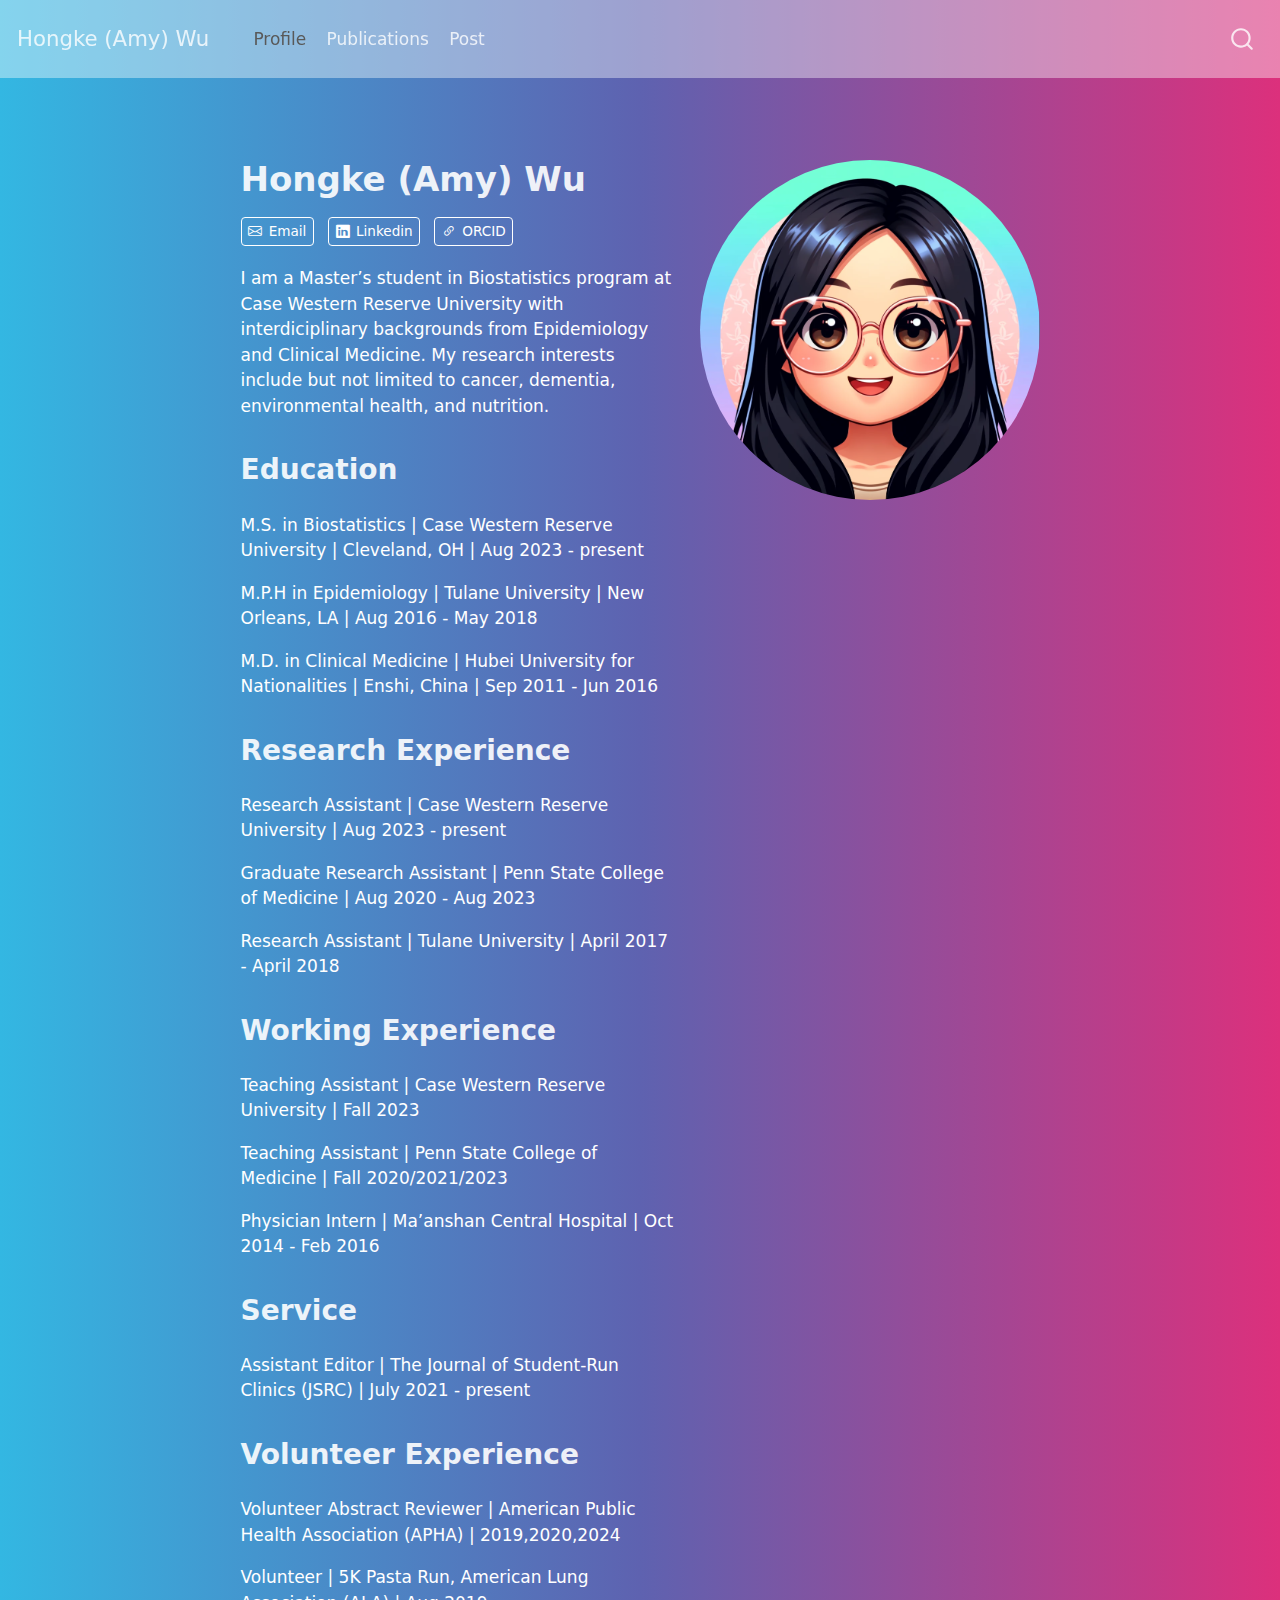
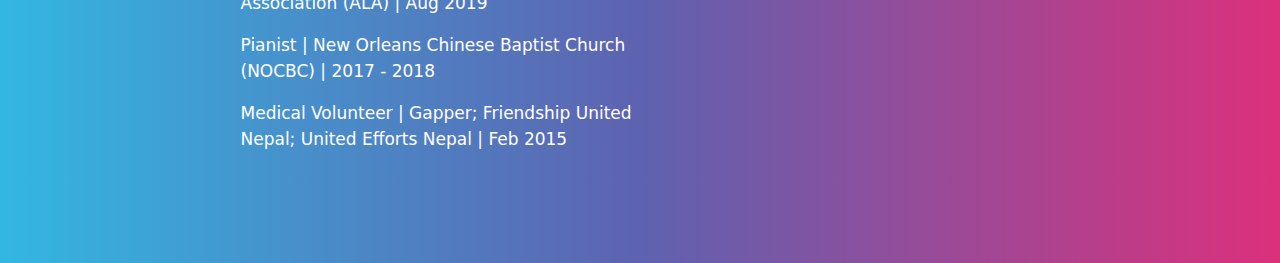
==== docs/index.html @ 31b88b2f "Add files via upload" ====
<!DOCTYPE html>
<html xmlns="http://www.w3.org/1999/xhtml" lang="en" xml:lang="en"><head>

<meta charset="utf-8">
<meta name="generator" content="quarto-1.3.450">

<meta name="viewport" content="width=device-width, initial-scale=1.0, user-scalable=yes">


<title>Hongke (Amy) Wu</title>
<style>
code{white-space: pre-wrap;}
span.smallcaps{font-variant: small-caps;}
div.columns{display: flex; gap: min(4vw, 1.5em);}
div.column{flex: auto; overflow-x: auto;}
div.hanging-indent{margin-left: 1.5em; text-indent: -1.5em;}
ul.task-list{list-style: none;}
ul.task-list li input[type="checkbox"] {
  width: 0.8em;
  margin: 0 0.8em 0.2em -1em; /* quarto-specific, see https://github.com/quarto-dev/quarto-cli/issues/4556 */ 
  vertical-align: middle;
}
</style>


<script src="site_libs/quarto-nav/quarto-nav.js"></script>
<script src="site_libs/quarto-nav/headroom.min.js"></script>
<script src="site_libs/clipboard/clipboard.min.js"></script>
<script src="site_libs/quarto-search/autocomplete.umd.js"></script>
<script src="site_libs/quarto-search/fuse.min.js"></script>
<script src="site_libs/quarto-search/quarto-search.js"></script>
<meta name="quarto:offset" content="./">
<script src="site_libs/quarto-html/quarto.js"></script>
<script src="site_libs/quarto-html/popper.min.js"></script>
<script src="site_libs/quarto-html/tippy.umd.min.js"></script>
<link href="site_libs/quarto-html/tippy.css" rel="stylesheet">
<link href="site_libs/quarto-html/quarto-syntax-highlighting.css" rel="stylesheet" id="quarto-text-highlighting-styles">
<script src="site_libs/bootstrap/bootstrap.min.js"></script>
<link href="site_libs/bootstrap/bootstrap-icons.css" rel="stylesheet">
<link href="site_libs/bootstrap/bootstrap.min.css" rel="stylesheet" id="quarto-bootstrap" data-mode="light">
<script id="quarto-search-options" type="application/json">{
  "location": "navbar",
  "copy-button": false,
  "collapse-after": 3,
  "panel-placement": "end",
  "type": "overlay",
  "limit": 20,
  "language": {
    "search-no-results-text": "No results",
    "search-matching-documents-text": "matching documents",
    "search-copy-link-title": "Copy link to search",
    "search-hide-matches-text": "Hide additional matches",
    "search-more-match-text": "more match in this document",
    "search-more-matches-text": "more matches in this document",
    "search-clear-button-title": "Clear",
    "search-detached-cancel-button-title": "Cancel",
    "search-submit-button-title": "Submit",
    "search-label": "Search"
  }
}</script>


<link rel="stylesheet" href="styles.css">
</head>

<body class="nav-fixed fullcontent">

<div id="quarto-search-results"></div>
  <header id="quarto-header" class="headroom fixed-top">
    <nav class="navbar navbar-expand-lg navbar-dark ">
      <div class="navbar-container container-fluid">
      <div class="navbar-brand-container">
    <a class="navbar-brand" href="./index.html">
    <span class="navbar-title">Hongke (Amy) Wu</span>
    </a>
  </div>
            <div id="quarto-search" class="" title="Search"></div>
          <button class="navbar-toggler" type="button" data-bs-toggle="collapse" data-bs-target="#navbarCollapse" aria-controls="navbarCollapse" aria-expanded="false" aria-label="Toggle navigation" onclick="if (window.quartoToggleHeadroom) { window.quartoToggleHeadroom(); }">
  <span class="navbar-toggler-icon"></span>
</button>
          <div class="collapse navbar-collapse" id="navbarCollapse">
            <ul class="navbar-nav navbar-nav-scroll me-auto">
  <li class="nav-item">
    <a class="nav-link active" href="./index.html" rel="" target="" aria-current="page">
 <span class="menu-text">Profile</span></a>
  </li>  
  <li class="nav-item">
    <a class="nav-link" href="./Publications.html" rel="" target="">
 <span class="menu-text">Publications</span></a>
  </li>  
  <li class="nav-item">
    <a class="nav-link" href="./Post.html" rel="" target="">
 <span class="menu-text">Post</span></a>
  </li>  
</ul>
            <div class="quarto-navbar-tools ms-auto">
</div>
          </div> <!-- /navcollapse -->
      </div> <!-- /container-fluid -->
    </nav>
</header>
<!-- content -->
<div id="quarto-content" class="quarto-container page-columns page-rows-contents page-layout-article page-navbar">
<!-- sidebar -->
<!-- margin-sidebar -->
    
<!-- main -->
<main class="content page-columns page-full" id="quarto-document-content">



<div class="quarto-about-solana column-body">
  <div class="about-entity">
    <div class="entity-contents">
      <header id="title-block-header" class="quarto-title-block default">
<div class="quarto-title">
<h1 class="title">Hongke (Amy) Wu</h1>
</div>
<div class="quarto-title-meta">
  </div>
</header> <div class="about-links">
  <a href="mailto:amywu016@gmail.com" class="about-link" rel="" target="">
    <i class="bi bi-envelope"></i>
     <span class="about-link-text">Email</span>
  </a>
  <a href="https://www.linkedin.com/in/hongke-wu/" class="about-link" rel="" target="">
    <i class="bi bi-linkedin"></i>
     <span class="about-link-text">Linkedin</span>
  </a>
  <a href="https://orcid.org/0000-0003-1835-4600" class="about-link" rel="" target="">
    <i class="bi bi-link-45deg"></i>
     <span class="about-link-text">ORCID</span>
  </a>
</div>
      <div class="about-contents"><div id="ppc">
<p>I am a Master’s student in Biostatistics program at Case Western Reserve University with interdiciplinary backgrounds from Epidemiology and Clinical Medicine. My research interests include but not limited to cancer, dementia, environmental health, and nutrition.</p>
<section id="education" class="level2">
<h2 data-anchor-id="education">Education</h2>
<p>M.S. in Biostatistics | Case Western Reserve University | Cleveland, OH | Aug 2023 - present</p>
<p>M.P.H in Epidemiology | Tulane University | New Orleans, LA | Aug 2016 - May 2018</p>
<p>M.D.&nbsp;in Clinical Medicine | Hubei University for Nationalities | Enshi, China | Sep 2011 - Jun 2016</p>
</section>
<section id="research-experience" class="level2">
<h2 data-anchor-id="research-experience">Research Experience</h2>
<p>Research Assistant | Case Western Reserve University | Aug 2023 - present</p>
<p>Graduate Research Assistant | Penn State College of Medicine | Aug 2020 - Aug 2023</p>
<p>Research Assistant | Tulane University | April 2017 - April 2018</p>
</section>
<section id="working-experience" class="level2">
<h2 data-anchor-id="working-experience">Working Experience</h2>
<p>Teaching Assistant | Case Western Reserve University | Fall 2023</p>
<p>Teaching Assistant | Penn State College of Medicine | Fall 2020/2021/2023</p>
<p>Physician Intern | Ma’anshan Central Hospital | Oct 2014 - Feb 2016</p>
</section>
<section id="service" class="level2">
<h2 data-anchor-id="service">Service</h2>
<p>Assistant Editor | The Journal of Student-Run Clinics (JSRC) | July 2021 - present</p>
</section>
<section id="volunteer-experience" class="level2">
<h2 data-anchor-id="volunteer-experience">Volunteer Experience</h2>
<p>Volunteer Abstract Reviewer | American Public Health Association (APHA) | 2019,2020,2024</p>
<p>Volunteer | 5K Pasta Run, American Lung Association (ALA) | Aug 2019</p>
<p>Pianist | New Orleans Chinese Baptist Church (NOCBC) | 2017 - 2018</p>
<p>Medical Volunteer | Gapper; Friendship United Nepal; United Efforts Nepal | Feb 2015</p>
</section>
</div></div>
    </div>
    <img src="cartoon.png" class="about-image
  round " style="height: 20em; width: 20em;">
  </div>
</div>





</main> <!-- /main -->
<script id="quarto-html-after-body" type="application/javascript">
window.document.addEventListener("DOMContentLoaded", function (event) {
  const toggleBodyColorMode = (bsSheetEl) => {
    const mode = bsSheetEl.getAttribute("data-mode");
    const bodyEl = window.document.querySelector("body");
    if (mode === "dark") {
      bodyEl.classList.add("quarto-dark");
      bodyEl.classList.remove("quarto-light");
    } else {
      bodyEl.classList.add("quarto-light");
      bodyEl.classList.remove("quarto-dark");
    }
  }
  const toggleBodyColorPrimary = () => {
    const bsSheetEl = window.document.querySelector("link#quarto-bootstrap");
    if (bsSheetEl) {
      toggleBodyColorMode(bsSheetEl);
    }
  }
  toggleBodyColorPrimary();  
  const isCodeAnnotation = (el) => {
    for (const clz of el.classList) {
      if (clz.startsWith('code-annotation-')) {                     
        return true;
      }
    }
    return false;
  }
  const clipboard = new window.ClipboardJS('.code-copy-button', {
    text: function(trigger) {
      const codeEl = trigger.previousElementSibling.cloneNode(true);
      for (const childEl of codeEl.children) {
        if (isCodeAnnotation(childEl)) {
          childEl.remove();
        }
      }
      return codeEl.innerText;
    }
  });
  clipboard.on('success', function(e) {
    // button target
    const button = e.trigger;
    // don't keep focus
    button.blur();
    // flash "checked"
    button.classList.add('code-copy-button-checked');
    var currentTitle = button.getAttribute("title");
    button.setAttribute("title", "Copied!");
    let tooltip;
    if (window.bootstrap) {
      button.setAttribute("data-bs-toggle", "tooltip");
      button.setAttribute("data-bs-placement", "left");
      button.setAttribute("data-bs-title", "Copied!");
      tooltip = new bootstrap.Tooltip(button, 
        { trigger: "manual", 
          customClass: "code-copy-button-tooltip",
          offset: [0, -8]});
      tooltip.show();    
    }
    setTimeout(function() {
      if (tooltip) {
        tooltip.hide();
        button.removeAttribute("data-bs-title");
        button.removeAttribute("data-bs-toggle");
        button.removeAttribute("data-bs-placement");
      }
      button.setAttribute("title", currentTitle);
      button.classList.remove('code-copy-button-checked');
    }, 1000);
    // clear code selection
    e.clearSelection();
  });
  function tippyHover(el, contentFn) {
    const config = {
      allowHTML: true,
      content: contentFn,
      maxWidth: 500,
      delay: 100,
      arrow: false,
      appendTo: function(el) {
          return el.parentElement;
      },
      interactive: true,
      interactiveBorder: 10,
      theme: 'quarto',
      placement: 'bottom-start'
    };
    window.tippy(el, config); 
  }
  const noterefs = window.document.querySelectorAll('a[role="doc-noteref"]');
  for (var i=0; i<noterefs.length; i++) {
    const ref = noterefs[i];
    tippyHover(ref, function() {
      // use id or data attribute instead here
      let href = ref.getAttribute('data-footnote-href') || ref.getAttribute('href');
      try { href = new URL(href).hash; } catch {}
      const id = href.replace(/^#\/?/, "");
      const note = window.document.getElementById(id);
      return note.innerHTML;
    });
  }
      let selectedAnnoteEl;
      const selectorForAnnotation = ( cell, annotation) => {
        let cellAttr = 'data-code-cell="' + cell + '"';
        let lineAttr = 'data-code-annotation="' +  annotation + '"';
        const selector = 'span[' + cellAttr + '][' + lineAttr + ']';
        return selector;
      }
      const selectCodeLines = (annoteEl) => {
        const doc = window.document;
        const targetCell = annoteEl.getAttribute("data-target-cell");
        const targetAnnotation = annoteEl.getAttribute("data-target-annotation");
        const annoteSpan = window.document.querySelector(selectorForAnnotation(targetCell, targetAnnotation));
        const lines = annoteSpan.getAttribute("data-code-lines").split(",");
        const lineIds = lines.map((line) => {
          return targetCell + "-" + line;
        })
        let top = null;
        let height = null;
        let parent = null;
        if (lineIds.length > 0) {
            //compute the position of the single el (top and bottom and make a div)
            const el = window.document.getElementById(lineIds[0]);
            top = el.offsetTop;
            height = el.offsetHeight;
            parent = el.parentElement.parentElement;
          if (lineIds.length > 1) {
            const lastEl = window.document.getElementById(lineIds[lineIds.length - 1]);
            const bottom = lastEl.offsetTop + lastEl.offsetHeight;
            height = bottom - top;
          }
          if (top !== null && height !== null && parent !== null) {
            // cook up a div (if necessary) and position it 
            let div = window.document.getElementById("code-annotation-line-highlight");
            if (div === null) {
              div = window.document.createElement("div");
              div.setAttribute("id", "code-annotation-line-highlight");
              div.style.position = 'absolute';
              parent.appendChild(div);
            }
            div.style.top = top - 2 + "px";
            div.style.height = height + 4 + "px";
            let gutterDiv = window.document.getElementById("code-annotation-line-highlight-gutter");
            if (gutterDiv === null) {
              gutterDiv = window.document.createElement("div");
              gutterDiv.setAttribute("id", "code-annotation-line-highlight-gutter");
              gutterDiv.style.position = 'absolute';
              const codeCell = window.document.getElementById(targetCell);
              const gutter = codeCell.querySelector('.code-annotation-gutter');
              gutter.appendChild(gutterDiv);
            }
            gutterDiv.style.top = top - 2 + "px";
            gutterDiv.style.height = height + 4 + "px";
          }
          selectedAnnoteEl = annoteEl;
        }
      };
      const unselectCodeLines = () => {
        const elementsIds = ["code-annotation-line-highlight", "code-annotation-line-highlight-gutter"];
        elementsIds.forEach((elId) => {
          const div = window.document.getElementById(elId);
          if (div) {
            div.remove();
          }
        });
        selectedAnnoteEl = undefined;
      };
      // Attach click handler to the DT
      const annoteDls = window.document.querySelectorAll('dt[data-target-cell]');
      for (const annoteDlNode of annoteDls) {
        annoteDlNode.addEventListener('click', (event) => {
          const clickedEl = event.target;
          if (clickedEl !== selectedAnnoteEl) {
            unselectCodeLines();
            const activeEl = window.document.querySelector('dt[data-target-cell].code-annotation-active');
            if (activeEl) {
              activeEl.classList.remove('code-annotation-active');
            }
            selectCodeLines(clickedEl);
            clickedEl.classList.add('code-annotation-active');
          } else {
            // Unselect the line
            unselectCodeLines();
            clickedEl.classList.remove('code-annotation-active');
          }
        });
      }
  const findCites = (el) => {
    const parentEl = el.parentElement;
    if (parentEl) {
      const cites = parentEl.dataset.cites;
      if (cites) {
        return {
          el,
          cites: cites.split(' ')
        };
      } else {
        return findCites(el.parentElement)
      }
    } else {
      return undefined;
    }
  };
  var bibliorefs = window.document.querySelectorAll('a[role="doc-biblioref"]');
  for (var i=0; i<bibliorefs.length; i++) {
    const ref = bibliorefs[i];
    const citeInfo = findCites(ref);
    if (citeInfo) {
      tippyHover(citeInfo.el, function() {
        var popup = window.document.createElement('div');
        citeInfo.cites.forEach(function(cite) {
          var citeDiv = window.document.createElement('div');
          citeDiv.classList.add('hanging-indent');
          citeDiv.classList.add('csl-entry');
          var biblioDiv = window.document.getElementById('ref-' + cite);
          if (biblioDiv) {
            citeDiv.innerHTML = biblioDiv.innerHTML;
          }
          popup.appendChild(citeDiv);
        });
        return popup.innerHTML;
      });
    }
  }
});
</script>
</div> <!-- /content -->



</body></html>
---- docs/site_libs/quarto-html/tippy.css ----
.tippy-box[data-animation=fade][data-state=hidden]{opacity:0}[data-tippy-root]{max-width:calc(100vw - 10px)}.tippy-box{position:relative;background-color:#333;color:#fff;border-radius:4px;font-size:14px;line-height:1.4;white-space:normal;outline:0;transition-property:transform,visibility,opacity}.tippy-box[data-placement^=top]>.tippy-arrow{bottom:0}.tippy-box[data-placement^=top]>.tippy-arrow:before{bottom:-7px;left:0;border-width:8px 8px 0;border-top-color:initial;transform-origin:center top}.tippy-box[data-placement^=bottom]>.tippy-arrow{top:0}.tippy-box[data-placement^=bottom]>.tippy-arrow:before{top:-7px;left:0;border-width:0 8px 8px;border-bottom-color:initial;transform-origin:center bottom}.tippy-box[data-placement^=left]>.tippy-arrow{right:0}.tippy-box[data-placement^=left]>.tippy-arrow:before{border-width:8px 0 8px 8px;border-left-color:initial;right:-7px;transform-origin:center left}.tippy-box[data-placement^=right]>.tippy-arrow{left:0}.tippy-box[data-placement^=right]>.tippy-arrow:before{left:-7px;border-width:8px 8px 8px 0;border-right-color:initial;transform-origin:center right}.tippy-box[data-inertia][data-state=visible]{transition-timing-function:cubic-bezier(.54,1.5,.38,1.11)}.tippy-arrow{width:16px;height:16px;color:#333}.tippy-arrow:before{content:"";position:absolute;border-color:transparent;border-style:solid}.tippy-content{position:relative;padding:5px 9px;z-index:1}
---- docs/site_libs/quarto-html/quarto-syntax-highlighting.css ----
/* quarto syntax highlight colors */
:root {
  --quarto-hl-ot-color: #003B4F;
  --quarto-hl-at-color: #657422;
  --quarto-hl-ss-color: #20794D;
  --quarto-hl-an-color: #5E5E5E;
  --quarto-hl-fu-color: #4758AB;
  --quarto-hl-st-color: #20794D;
  --quarto-hl-cf-color: #003B4F;
  --quarto-hl-op-color: #5E5E5E;
  --quarto-hl-er-color: #AD0000;
  --quarto-hl-bn-color: #AD0000;
  --quarto-hl-al-color: #AD0000;
  --quarto-hl-va-color: #111111;
  --quarto-hl-bu-color: inherit;
  --quarto-hl-ex-color: inherit;
  --quarto-hl-pp-color: #AD0000;
  --quarto-hl-in-color: #5E5E5E;
  --quarto-hl-vs-color: #20794D;
  --quarto-hl-wa-color: #5E5E5E;
  --quarto-hl-do-color: #5E5E5E;
  --quarto-hl-im-color: #00769E;
  --quarto-hl-ch-color: #20794D;
  --quarto-hl-dt-color: #AD0000;
  --quarto-hl-fl-color: #AD0000;
  --quarto-hl-co-color: #5E5E5E;
  --quarto-hl-cv-color: #5E5E5E;
  --quarto-hl-cn-color: #8f5902;
  --quarto-hl-sc-color: #5E5E5E;
  --quarto-hl-dv-color: #AD0000;
  --quarto-hl-kw-color: #003B4F;
}

/* other quarto variables */
:root {
  --quarto-font-monospace: SFMono-Regular, Menlo, Monaco, Consolas, "Liberation Mono", "Courier New", monospace;
}

pre > code.sourceCode > span {
  color: #003B4F;
}

code span {
  color: #003B4F;
}

code.sourceCode > span {
  color: #003B4F;
}

div.sourceCode,
div.sourceCode pre.sourceCode {
  color: #003B4F;
}

code span.ot {
  color: #003B4F;
  font-style: inherit;
}

code span.at {
  color: #657422;
  font-style: inherit;
}

code span.ss {
  color: #20794D;
  font-style: inherit;
}

code span.an {
  color: #5E5E5E;
  font-style: inherit;
}

code span.fu {
  color: #4758AB;
  font-style: inherit;
}

code span.st {
  color: #20794D;
  font-style: inherit;
}

code span.cf {
  color: #003B4F;
  font-style: inherit;
}

code span.op {
  color: #5E5E5E;
  font-style: inherit;
}

code span.er {
  color: #AD0000;
  font-style: inherit;
}

code span.bn {
  color: #AD0000;
  font-style: inherit;
}

code span.al {
  color: #AD0000;
  font-style: inherit;
}

code span.va {
  color: #111111;
  font-style: inherit;
}

code span.bu {
  font-style: inherit;
}

code span.ex {
  font-style: inherit;
}

code span.pp {
  color: #AD0000;
  font-style: inherit;
}

code span.in {
  color: #5E5E5E;
  font-style: inherit;
}

code span.vs {
  color: #20794D;
  font-style: inherit;
}

code span.wa {
  color: #5E5E5E;
  font-style: italic;
}

code span.do {
  color: #5E5E5E;
  font-style: italic;
}

code span.im {
  color: #00769E;
  font-style: inherit;
}

code span.ch {
  color: #20794D;
  font-style: inherit;
}

code span.dt {
  color: #AD0000;
  font-style: inherit;
}

code span.fl {
  color: #AD0000;
  font-style: inherit;
}

code span.co {
  color: #5E5E5E;
  font-style: inherit;
}

code span.cv {
  color: #5E5E5E;
  font-style: italic;
}

code span.cn {
  color: #8f5902;
  font-style: inherit;
}

code span.sc {
  color: #5E5E5E;
  font-style: inherit;
}

code span.dv {
  color: #AD0000;
  font-style: inherit;
}

code span.kw {
  color: #003B4F;
  font-style: inherit;
}

.prevent-inlining {
  content: "</";
}

/*# sourceMappingURL=debc5d5d77c3f9108843748ff7464032.css.map */
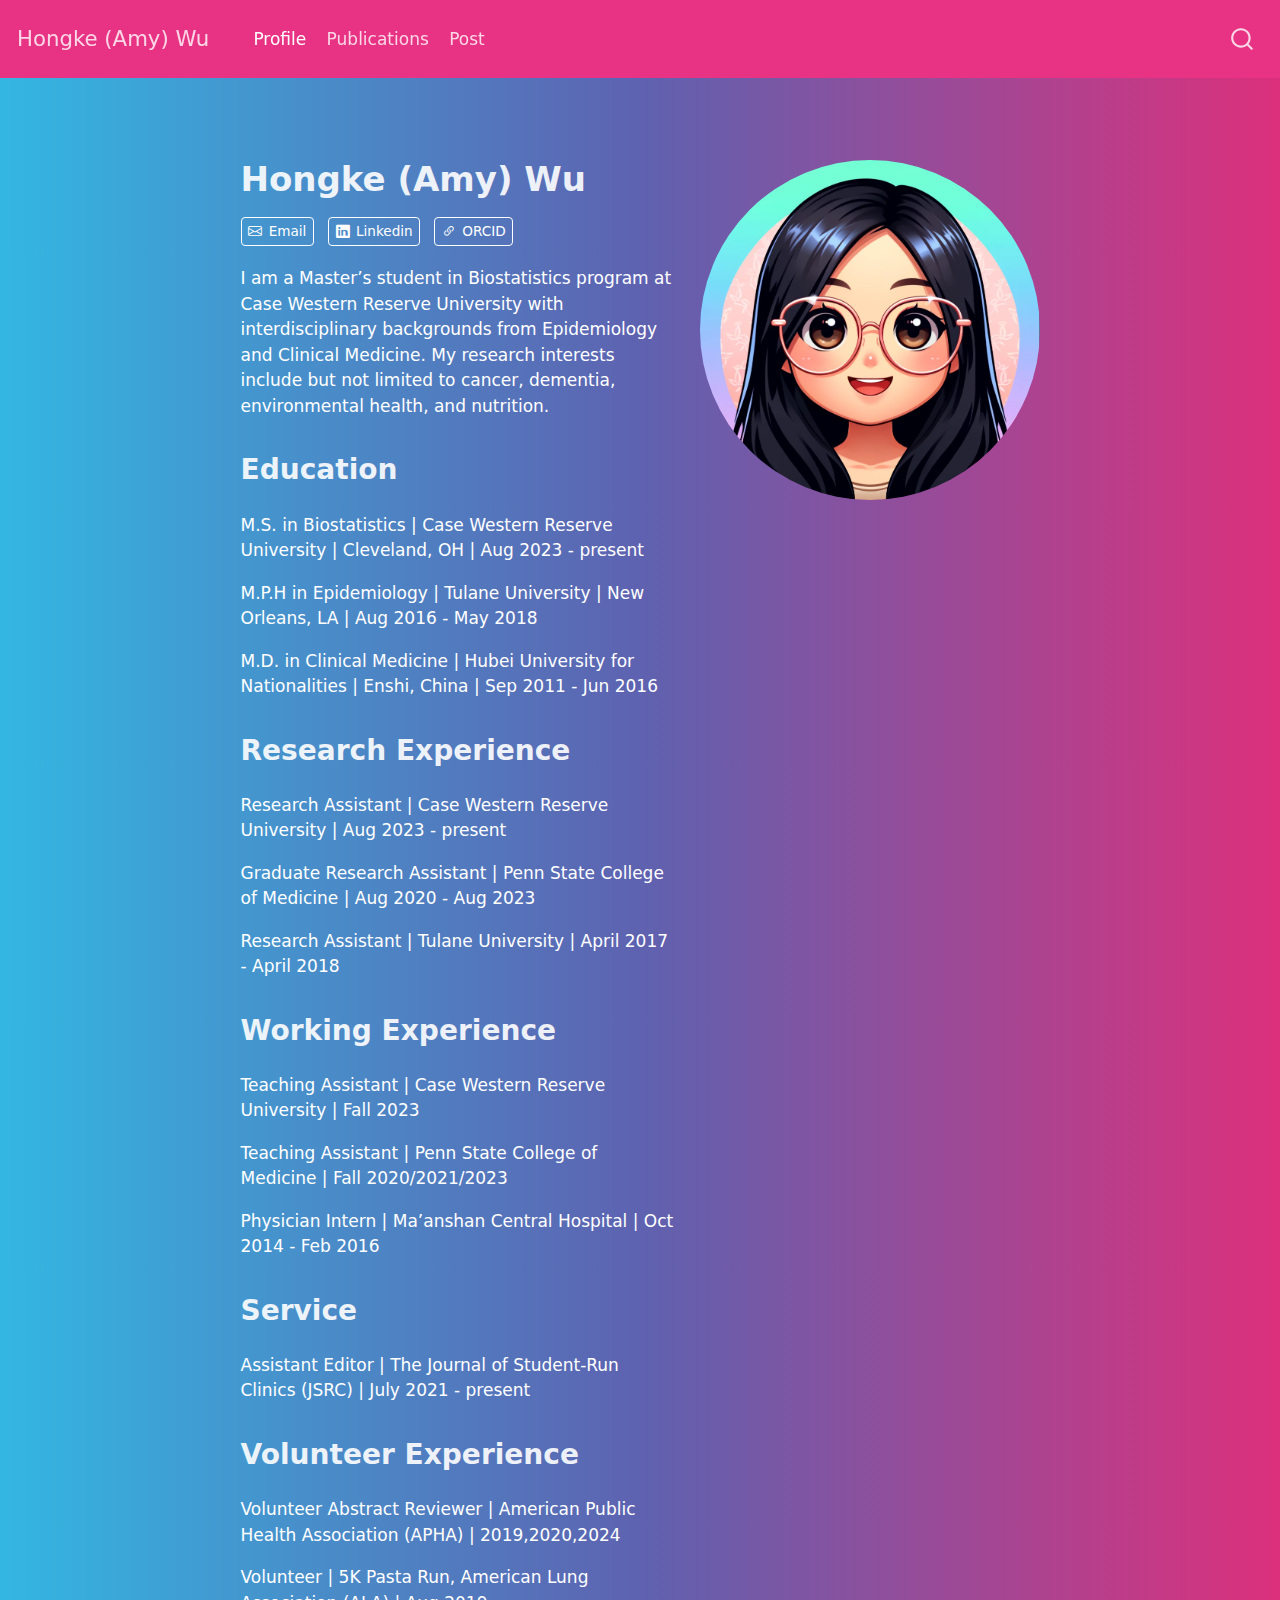
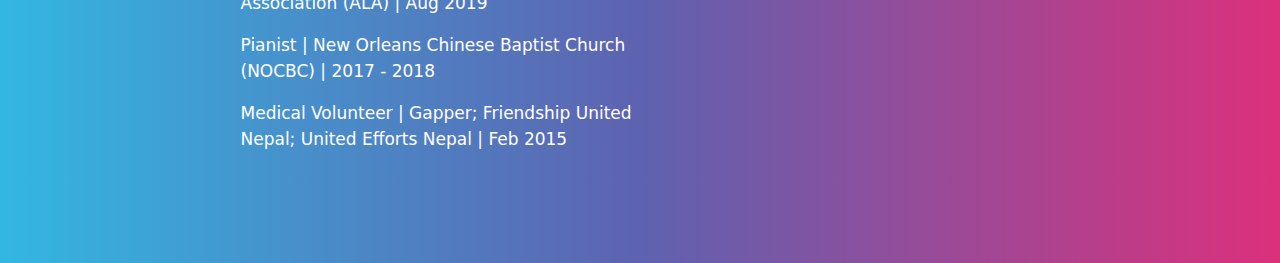
==== commit 4bb06433: "Add files via upload" ====
--- a/docs/index.html
+++ b/docs/index.html
@@ -133,7 +133,7 @@
   </a>
 </div>
       <div class="about-contents"><div id="ppc">
-<p>I am a Master’s student in Biostatistics program at Case Western Reserve University with interdiciplinary backgrounds from Epidemiology and Clinical Medicine. My research interests include but not limited to cancer, dementia, environmental health, and nutrition.</p>
+<p>I am a Master’s student in Biostatistics program at Case Western Reserve University with interdisciplinary backgrounds from Epidemiology and Clinical Medicine. My research interests include but not limited to cancer, dementia, environmental health, and nutrition.</p>
 <section id="education" class="level2">
 <h2 data-anchor-id="education">Education</h2>
 <p>M.S. in Biostatistics | Case Western Reserve University | Cleveland, OH | Aug 2023 - present</p>
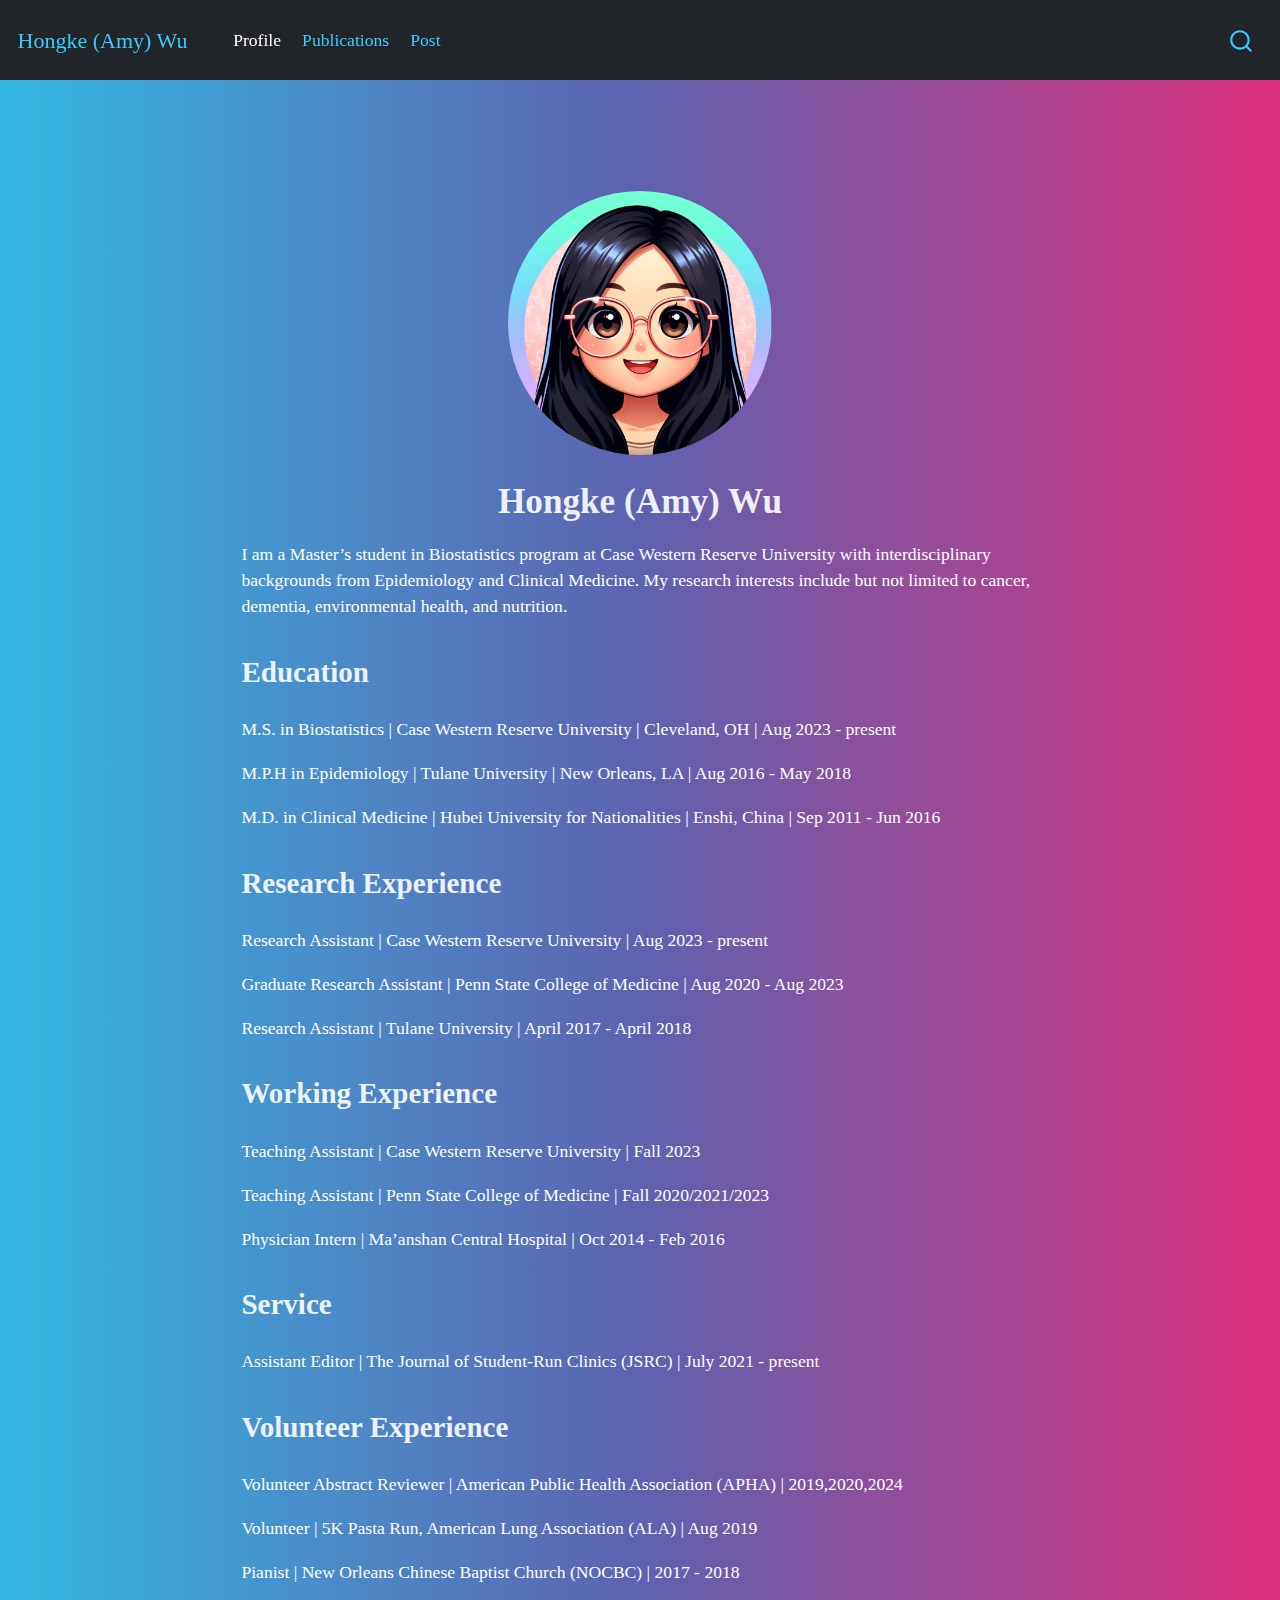
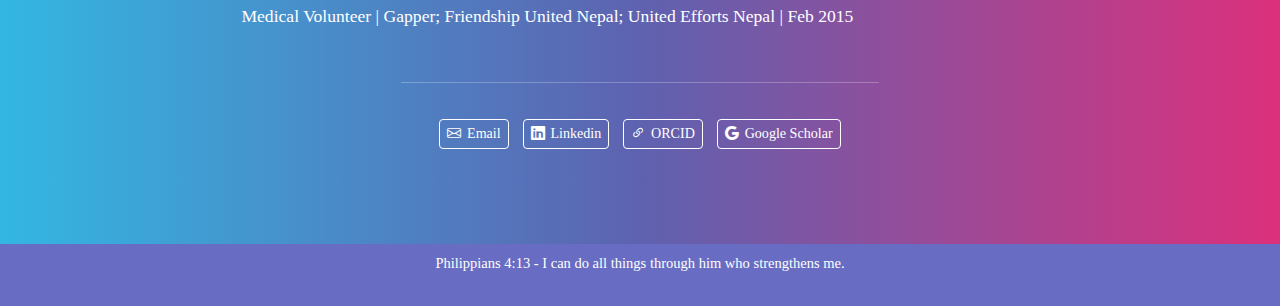
==== commit 08a8e3ea: "Add files via upload" ====
--- a/docs/index.html
+++ b/docs/index.html
@@ -105,34 +105,20 @@
 <!-- margin-sidebar -->
     
 <!-- main -->
-<main class="content page-columns page-full" id="quarto-document-content">
-
-
-
-<div class="quarto-about-solana column-body">
-  <div class="about-entity">
-    <div class="entity-contents">
-      <header id="title-block-header" class="quarto-title-block default">
+<main class="content" id="quarto-document-content">
+
+
+
+<div class="quarto-about-jolla">
+  <img src="cartoon.png" class="about-image
+  round " style="height: 15em; width: 15em;">
+ <header id="title-block-header" class="quarto-title-block default">
 <div class="quarto-title">
 <h1 class="title">Hongke (Amy) Wu</h1>
 </div>
 <div class="quarto-title-meta">
   </div>
-</header> <div class="about-links">
-  <a href="mailto:amywu016@gmail.com" class="about-link" rel="" target="">
-    <i class="bi bi-envelope"></i>
-     <span class="about-link-text">Email</span>
-  </a>
-  <a href="https://www.linkedin.com/in/hongke-wu/" class="about-link" rel="" target="">
-    <i class="bi bi-linkedin"></i>
-     <span class="about-link-text">Linkedin</span>
-  </a>
-  <a href="https://orcid.org/0000-0003-1835-4600" class="about-link" rel="" target="">
-    <i class="bi bi-link-45deg"></i>
-     <span class="about-link-text">ORCID</span>
-  </a>
-</div>
-      <div class="about-contents"><div id="ppc">
+</header><div id="ppc">
 <p>I am a Master’s student in Biostatistics program at Case Western Reserve University with interdisciplinary backgrounds from Epidemiology and Clinical Medicine. My research interests include but not limited to cancer, dementia, environmental health, and nutrition.</p>
 <section id="education" class="level2">
 <h2 data-anchor-id="education">Education</h2>
@@ -163,11 +149,26 @@
 <p>Pianist | New Orleans Chinese Baptist Church (NOCBC) | 2017 - 2018</p>
 <p>Medical Volunteer | Gapper; Friendship United Nepal; United Efforts Nepal | Feb 2015</p>
 </section>
-</div></div>
-    </div>
-    <img src="cartoon.png" class="about-image
-  round " style="height: 20em; width: 20em;">
-  </div>
+</div> 
+  <hr class="about-sep">
+   <div class="about-links">
+  <a href="mailto:amywu016@gmail.com" class="about-link" rel="" target="">
+    <i class="bi bi-envelope"></i>
+     <span class="about-link-text">Email</span>
+  </a>
+  <a href="https://www.linkedin.com/in/hongke-wu/" class="about-link" rel="" target="">
+    <i class="bi bi-linkedin"></i>
+     <span class="about-link-text">Linkedin</span>
+  </a>
+  <a href="https://orcid.org/0000-0003-1835-4600" class="about-link" rel="" target="">
+    <i class="bi bi-link-45deg"></i>
+     <span class="about-link-text">ORCID</span>
+  </a>
+  <a href="https://scholar.google.com/citations?user=TAlRGhoAAAAJ&amp;hl=en" class="about-link" rel="" target="">
+    <i class="bi bi-google"></i>
+     <span class="about-link-text">Google Scholar</span>
+  </a>
+</div>
 </div>
 
 
@@ -402,6 +403,17 @@
 });
 </script>
 </div> <!-- /content -->
+<footer class="footer">
+  <div class="nav-footer">
+    <div class="nav-footer-left">
+      &nbsp;
+    </div>   
+    <div class="nav-footer-center">Philippians 4:13 - I can do all things through him who strengthens me.</div>
+    <div class="nav-footer-right">
+      &nbsp;
+    </div>
+  </div>
+</footer>
 
 
 
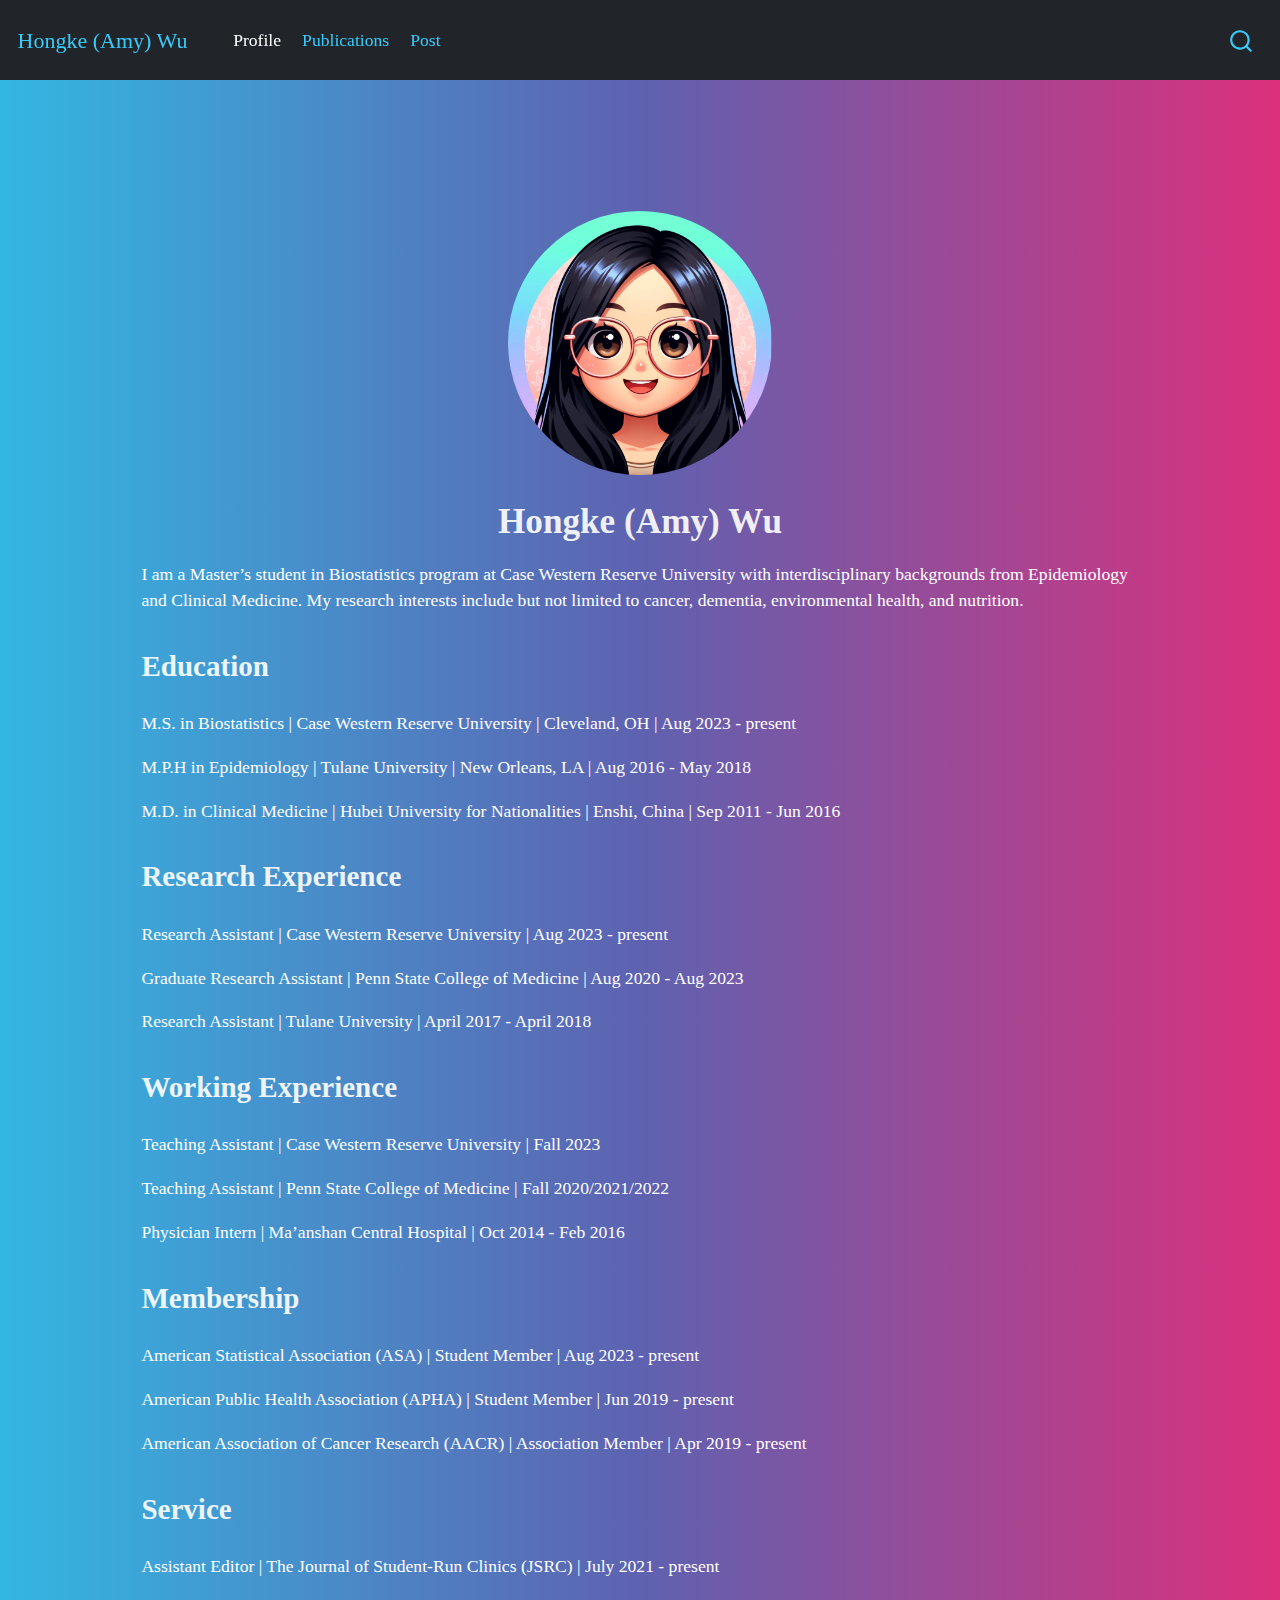
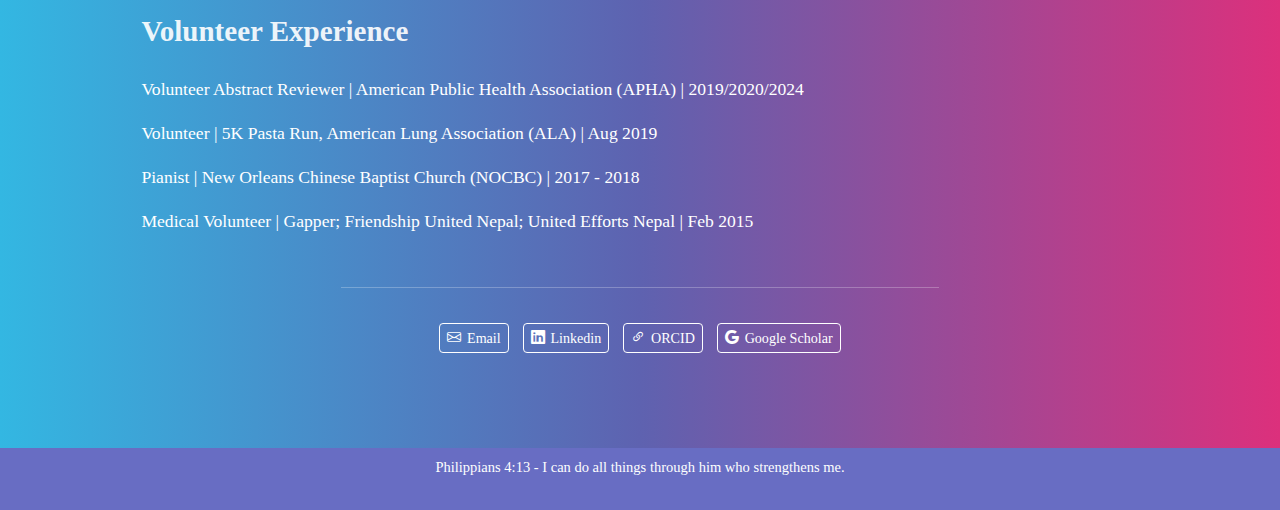
==== commit 2bbbd812: "Add files via upload" ====
--- a/docs/index.html
+++ b/docs/index.html
@@ -135,8 +135,14 @@
 <section id="working-experience" class="level2">
 <h2 data-anchor-id="working-experience">Working Experience</h2>
 <p>Teaching Assistant | Case Western Reserve University | Fall 2023</p>
-<p>Teaching Assistant | Penn State College of Medicine | Fall 2020/2021/2023</p>
+<p>Teaching Assistant | Penn State College of Medicine | Fall 2020/2021/2022</p>
 <p>Physician Intern | Ma’anshan Central Hospital | Oct 2014 - Feb 2016</p>
+</section>
+<section id="membership" class="level2">
+<h2 data-anchor-id="membership">Membership</h2>
+<p>American Statistical Association (ASA) | Student Member | Aug 2023 - present</p>
+<p>American Public Health Association (APHA) | Student Member | Jun 2019 - present</p>
+<p>American Association of Cancer Research (AACR) | Association Member | Apr 2019 - present</p>
 </section>
 <section id="service" class="level2">
 <h2 data-anchor-id="service">Service</h2>
@@ -144,7 +150,7 @@
 </section>
 <section id="volunteer-experience" class="level2">
 <h2 data-anchor-id="volunteer-experience">Volunteer Experience</h2>
-<p>Volunteer Abstract Reviewer | American Public Health Association (APHA) | 2019,2020,2024</p>
+<p>Volunteer Abstract Reviewer | American Public Health Association (APHA) | 2019/2020/2024</p>
 <p>Volunteer | 5K Pasta Run, American Lung Association (ALA) | Aug 2019</p>
 <p>Pianist | New Orleans Chinese Baptist Church (NOCBC) | 2017 - 2018</p>
 <p>Medical Volunteer | Gapper; Friendship United Nepal; United Efforts Nepal | Feb 2015</p>
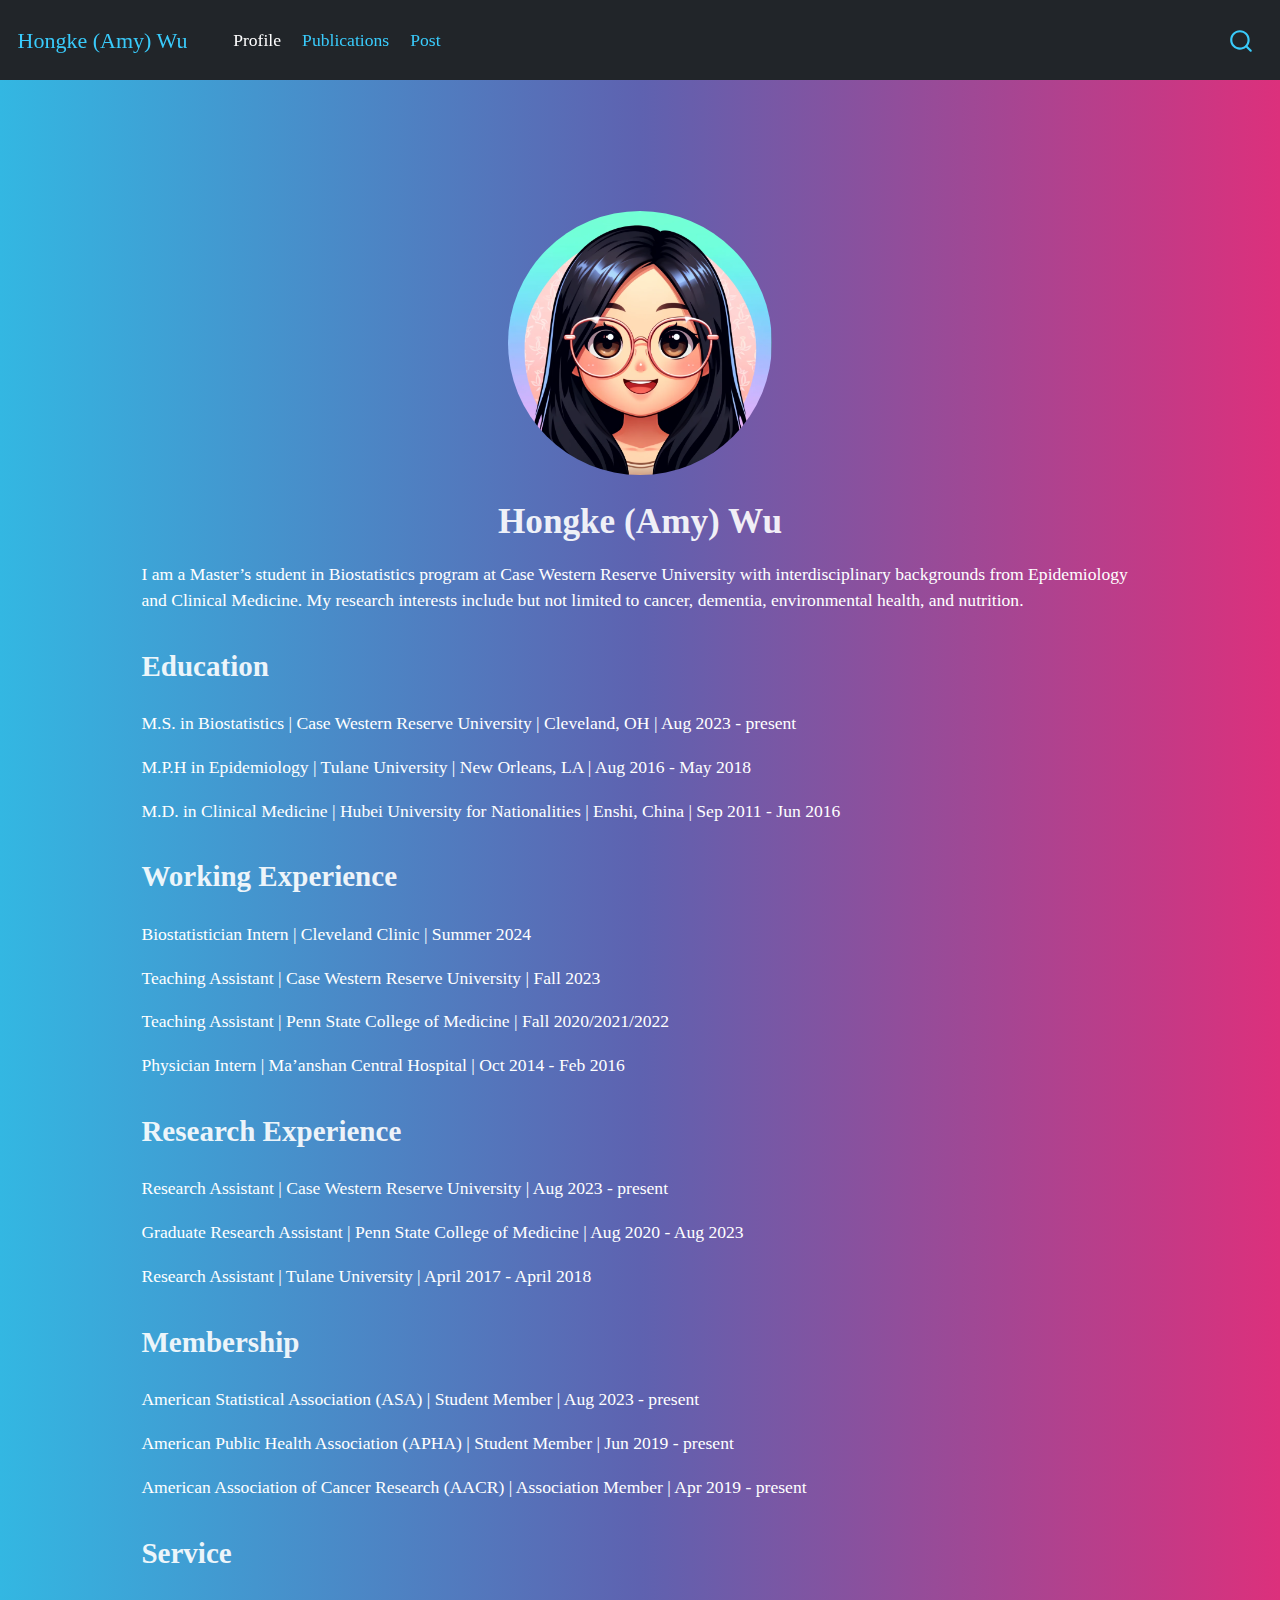
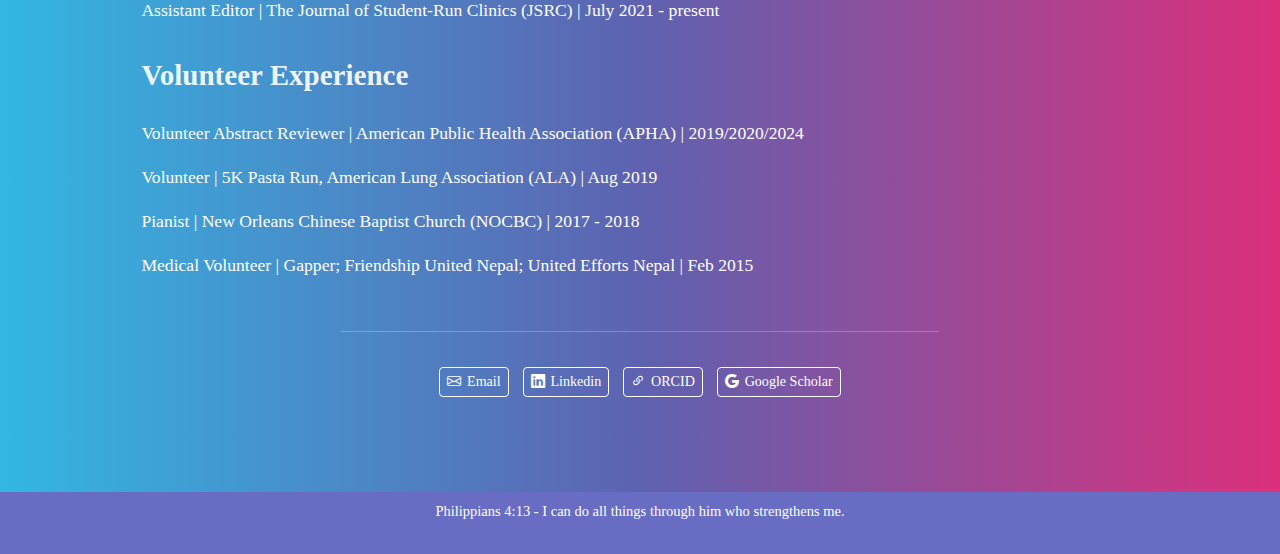
==== commit 02d04d2f: "Add files via upload" ====
--- a/docs/index.html
+++ b/docs/index.html
@@ -126,17 +126,18 @@
 <p>M.P.H in Epidemiology | Tulane University | New Orleans, LA | Aug 2016 - May 2018</p>
 <p>M.D.&nbsp;in Clinical Medicine | Hubei University for Nationalities | Enshi, China | Sep 2011 - Jun 2016</p>
 </section>
+<section id="working-experience" class="level2">
+<h2 data-anchor-id="working-experience">Working Experience</h2>
+<p>Biostatistician Intern | Cleveland Clinic | Summer 2024</p>
+<p>Teaching Assistant | Case Western Reserve University | Fall 2023</p>
+<p>Teaching Assistant | Penn State College of Medicine | Fall 2020/2021/2022</p>
+<p>Physician Intern | Ma’anshan Central Hospital | Oct 2014 - Feb 2016</p>
+</section>
 <section id="research-experience" class="level2">
 <h2 data-anchor-id="research-experience">Research Experience</h2>
 <p>Research Assistant | Case Western Reserve University | Aug 2023 - present</p>
 <p>Graduate Research Assistant | Penn State College of Medicine | Aug 2020 - Aug 2023</p>
 <p>Research Assistant | Tulane University | April 2017 - April 2018</p>
-</section>
-<section id="working-experience" class="level2">
-<h2 data-anchor-id="working-experience">Working Experience</h2>
-<p>Teaching Assistant | Case Western Reserve University | Fall 2023</p>
-<p>Teaching Assistant | Penn State College of Medicine | Fall 2020/2021/2022</p>
-<p>Physician Intern | Ma’anshan Central Hospital | Oct 2014 - Feb 2016</p>
 </section>
 <section id="membership" class="level2">
 <h2 data-anchor-id="membership">Membership</h2>
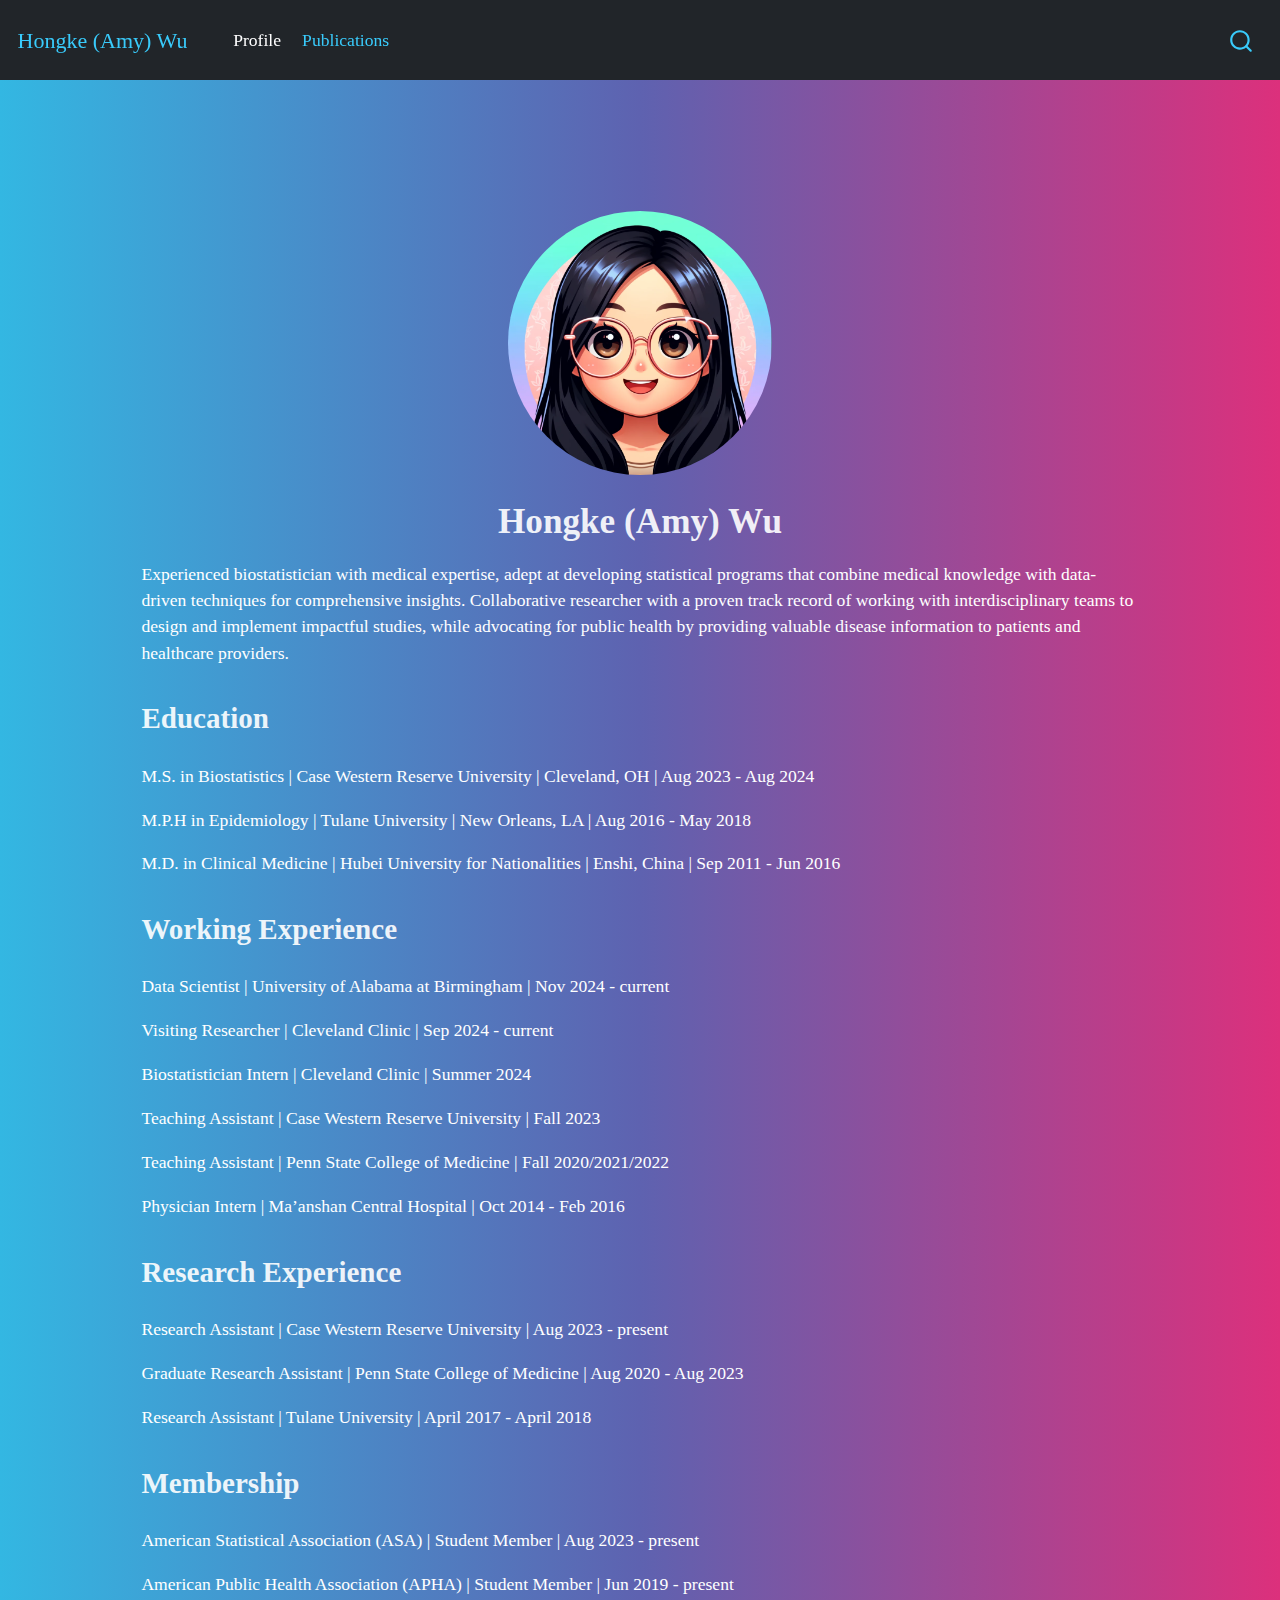
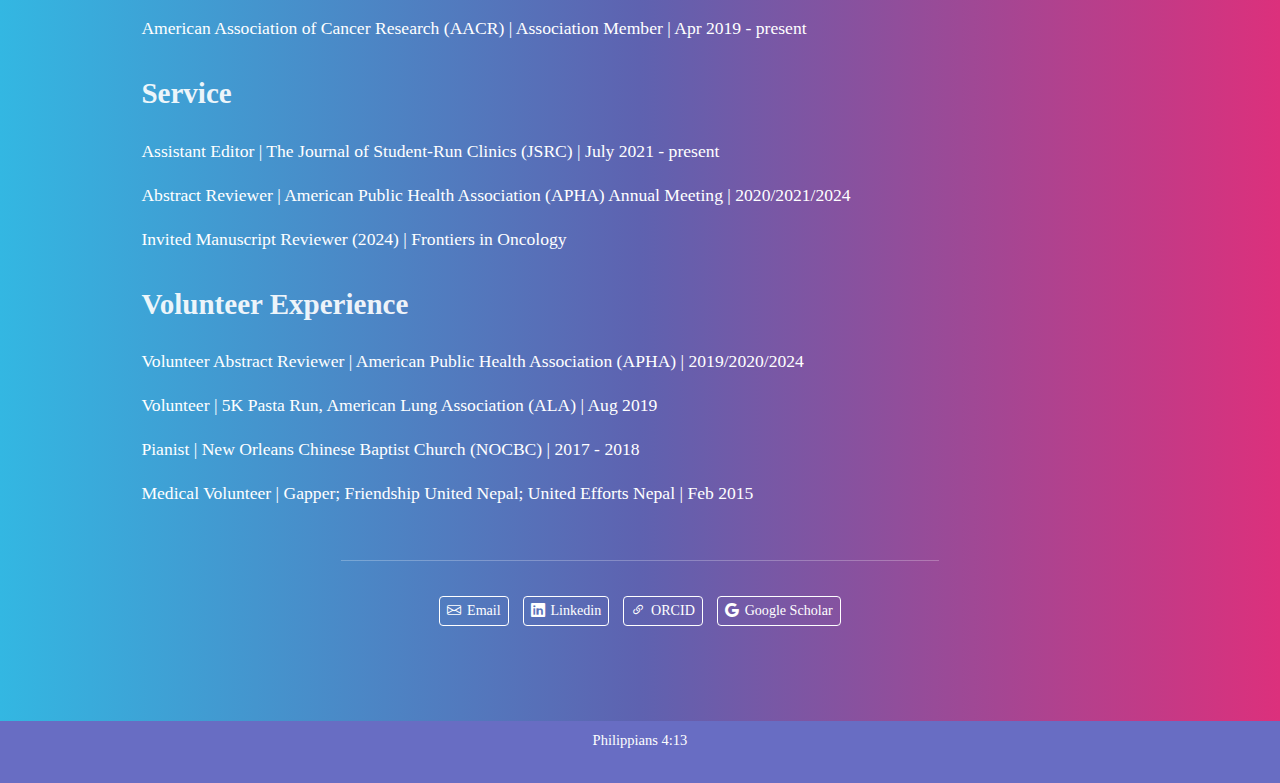
==== commit feae383f: "Add files via upload" ====
--- a/docs/index.html
+++ b/docs/index.html
@@ -88,10 +88,6 @@
     <a class="nav-link" href="./Publications.html" rel="" target="">
  <span class="menu-text">Publications</span></a>
   </li>  
-  <li class="nav-item">
-    <a class="nav-link" href="./Post.html" rel="" target="">
- <span class="menu-text">Post</span></a>
-  </li>  
 </ul>
             <div class="quarto-navbar-tools ms-auto">
 </div>
@@ -119,15 +115,17 @@
 <div class="quarto-title-meta">
   </div>
 </header><div id="ppc">
-<p>I am a Master’s student in Biostatistics program at Case Western Reserve University with interdisciplinary backgrounds from Epidemiology and Clinical Medicine. My research interests include but not limited to cancer, dementia, environmental health, and nutrition.</p>
+<p>Experienced biostatistician with medical expertise, adept at developing statistical programs that combine medical knowledge with data-driven techniques for comprehensive insights. Collaborative researcher with a proven track record of working with interdisciplinary teams to design and implement impactful studies, while advocating for public health by providing valuable disease information to patients and healthcare providers.</p>
 <section id="education" class="level2">
 <h2 data-anchor-id="education">Education</h2>
-<p>M.S. in Biostatistics | Case Western Reserve University | Cleveland, OH | Aug 2023 - present</p>
+<p>M.S. in Biostatistics | Case Western Reserve University | Cleveland, OH | Aug 2023 - Aug 2024</p>
 <p>M.P.H in Epidemiology | Tulane University | New Orleans, LA | Aug 2016 - May 2018</p>
 <p>M.D.&nbsp;in Clinical Medicine | Hubei University for Nationalities | Enshi, China | Sep 2011 - Jun 2016</p>
 </section>
 <section id="working-experience" class="level2">
 <h2 data-anchor-id="working-experience">Working Experience</h2>
+<p>Data Scientist | University of Alabama at Birmingham | Nov 2024 - current</p>
+<p>Visiting Researcher | Cleveland Clinic | Sep 2024 - current</p>
 <p>Biostatistician Intern | Cleveland Clinic | Summer 2024</p>
 <p>Teaching Assistant | Case Western Reserve University | Fall 2023</p>
 <p>Teaching Assistant | Penn State College of Medicine | Fall 2020/2021/2022</p>
@@ -148,6 +146,8 @@
 <section id="service" class="level2">
 <h2 data-anchor-id="service">Service</h2>
 <p>Assistant Editor | The Journal of Student-Run Clinics (JSRC) | July 2021 - present</p>
+<p>Abstract Reviewer | American Public Health Association (APHA) Annual Meeting | 2020/2021/2024</p>
+<p>Invited Manuscript Reviewer (2024) | Frontiers in Oncology</p>
 </section>
 <section id="volunteer-experience" class="level2">
 <h2 data-anchor-id="volunteer-experience">Volunteer Experience</h2>
@@ -415,7 +415,7 @@
     <div class="nav-footer-left">
       &nbsp;
     </div>   
-    <div class="nav-footer-center">Philippians 4:13 - I can do all things through him who strengthens me.</div>
+    <div class="nav-footer-center">Philippians 4:13</div>
     <div class="nav-footer-right">
       &nbsp;
     </div>
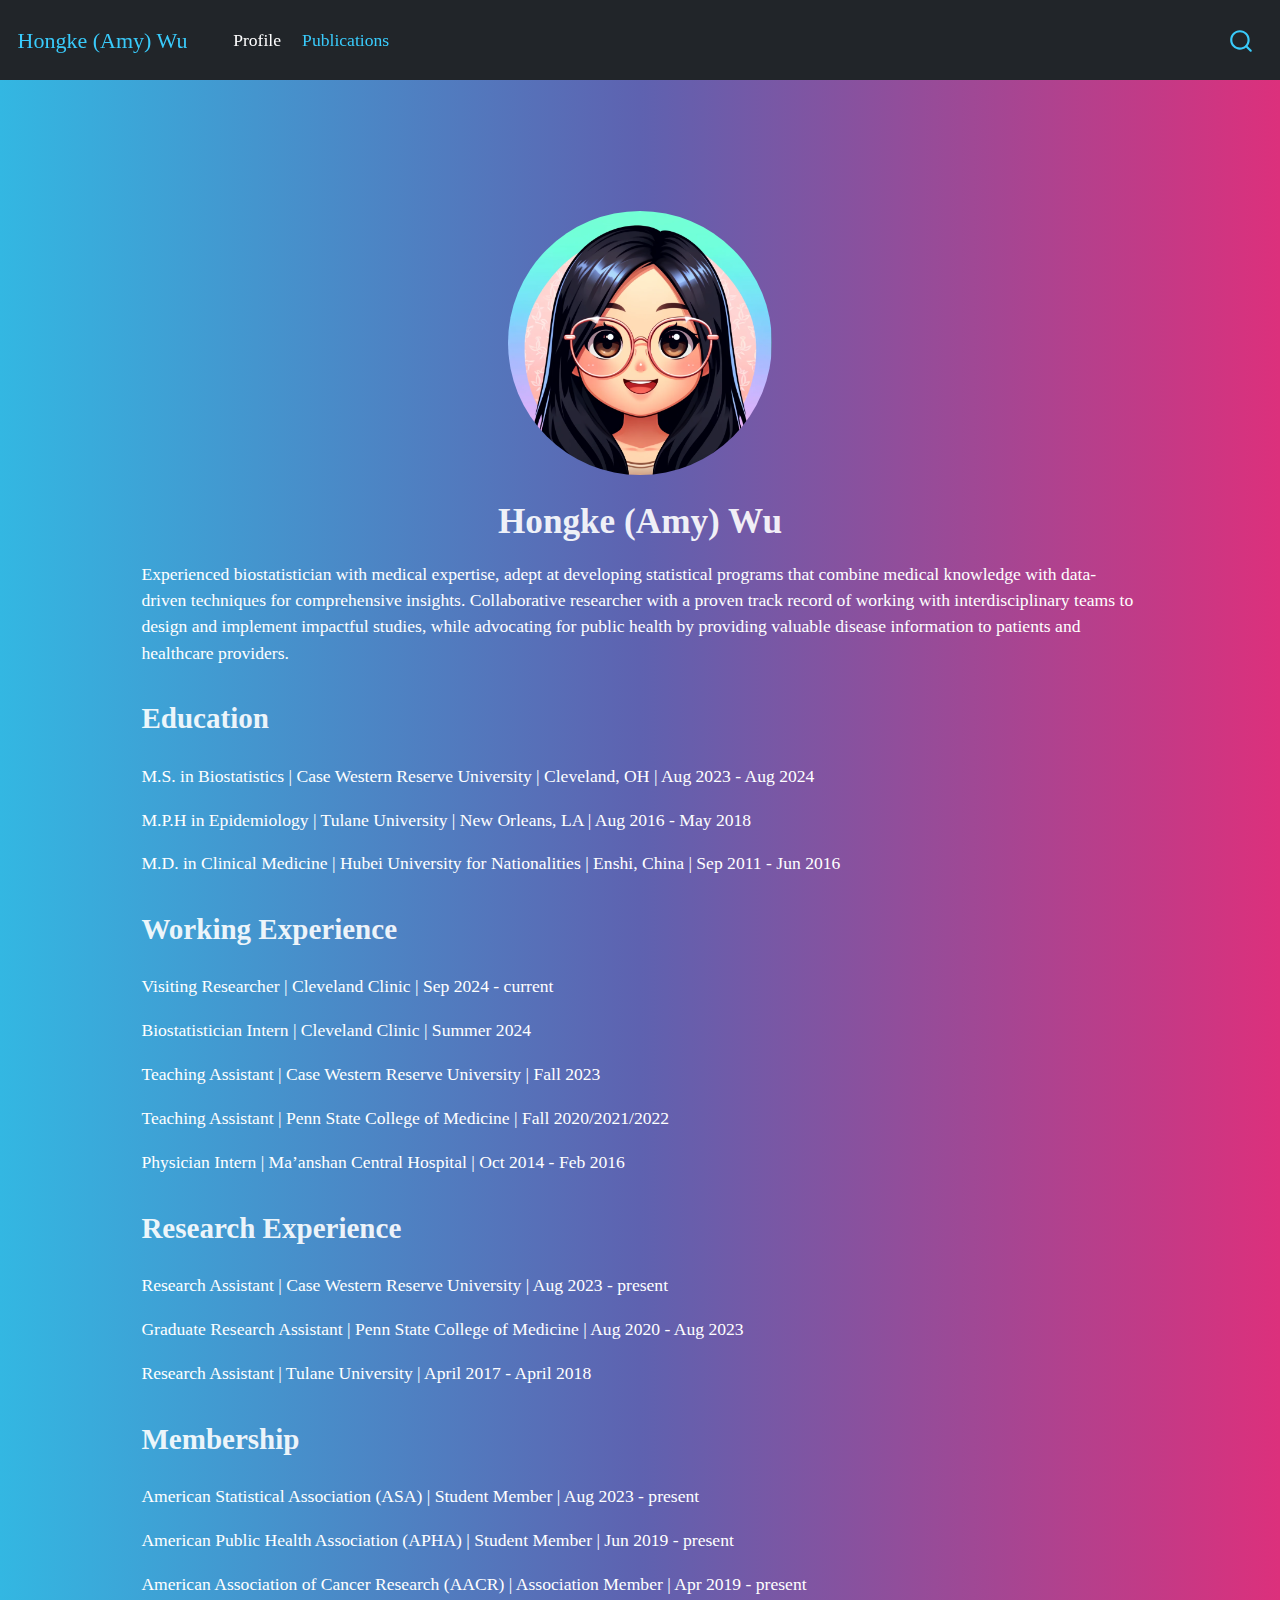
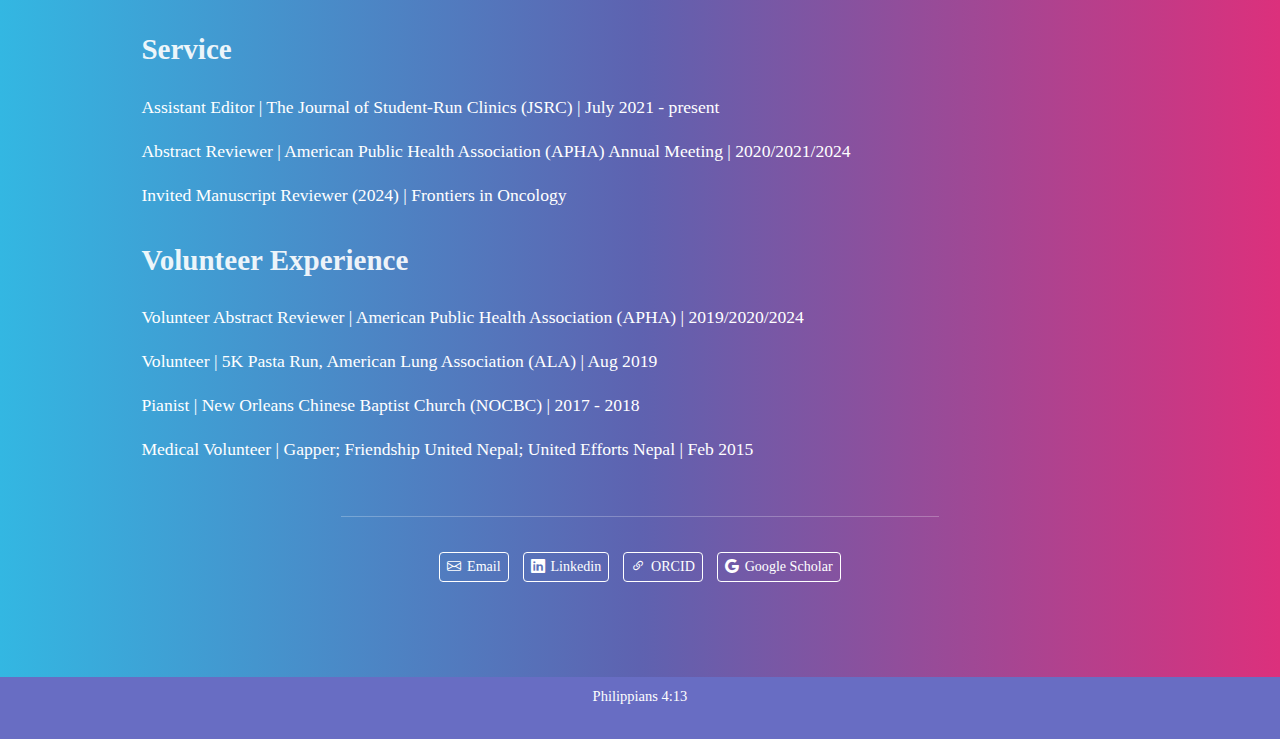
==== commit 6992b999: "Update index.html" ====
--- a/docs/index.html
+++ b/docs/index.html
@@ -124,7 +124,6 @@
 </section>
 <section id="working-experience" class="level2">
 <h2 data-anchor-id="working-experience">Working Experience</h2>
-<p>Data Scientist | University of Alabama at Birmingham | Nov 2024 - current</p>
 <p>Visiting Researcher | Cleveland Clinic | Sep 2024 - current</p>
 <p>Biostatistician Intern | Cleveland Clinic | Summer 2024</p>
 <p>Teaching Assistant | Case Western Reserve University | Fall 2023</p>
@@ -424,4 +423,4 @@
 
 
 
-</body></html>+</body></html>
